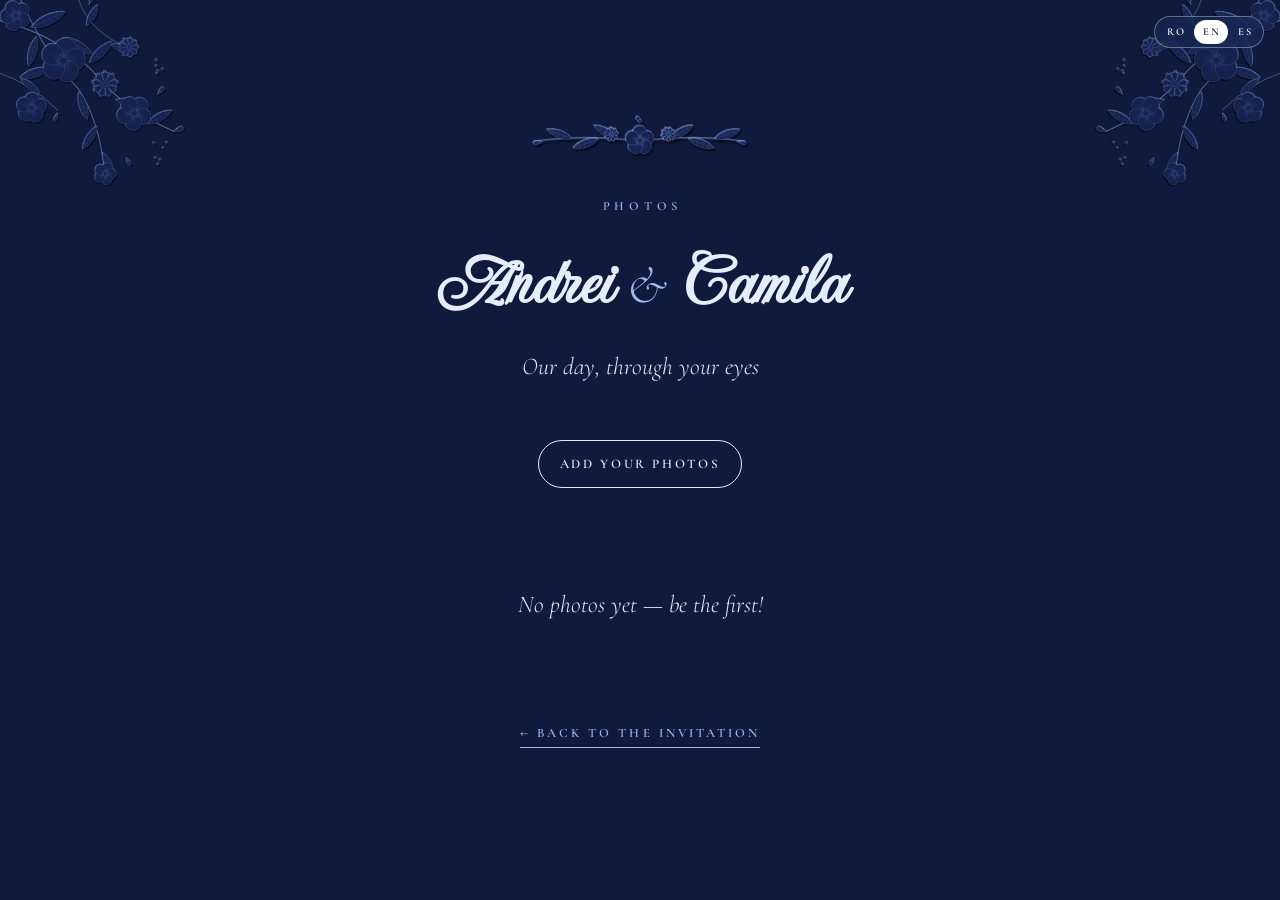
==== gallery.html @ 0e245ec5 "Photo gallery on the site instead of a Google Drive page - gallery.html: masonry wall of guests' pho" ====
<!doctype html>
<html lang="ro">
<head>
  <meta charset="utf-8">
  <meta name="viewport" content="width=device-width, initial-scale=1, viewport-fit=cover">
  <title>Andrei &amp; Camila · Fotografii</title>
  <meta name="theme-color" content="#0f1a3d">
  <meta name="robots" content="noindex">
  <link rel="icon" href="data:image/svg+xml,%3Csvg xmlns='http://www.w3.org/2000/svg' viewBox='0 0 64 64'%3E%3Ccircle cx='32' cy='32' r='30' fill='%233554a8'/%3E%3Ctext x='32' y='42' font-family='Georgia,serif' font-size='26' fill='%23e6ecf8' text-anchor='middle'%3EA%26C%3C/text%3E%3C/svg%3E">
  <link rel="preconnect" href="https://fonts.googleapis.com">
  <link rel="preconnect" href="https://fonts.gstatic.com" crossorigin>
  <link href="https://fonts.googleapis.com/css2?family=Cormorant+Garamond:ital,wght@0,300;0,400;0,500;0,600;1,300;1,400&family=Imperial+Script&family=Jost:wght@300;400;500&display=swap&subset=latin-ext" rel="stylesheet">
  <link rel="stylesheet" href="css/colors.css">
  <link rel="stylesheet" href="css/style.css">
</head>
<body class="gallery-page">
  <nav class="lang" aria-label="Limba" data-i18n-aria="lang.label">
    <button type="button" class="lang__btn" data-lang="ro" aria-pressed="true">RO</button>
    <button type="button" class="lang__btn" data-lang="en" aria-pressed="false">EN</button>
    <button type="button" class="lang__btn" data-lang="es" aria-pressed="false">ES</button>
  </nav>

  <main class="gallery">
    <header class="gallery__head">
      <img class="corner corner--tl" src="assets/florals/emboss-corner.svg" alt="" aria-hidden="true">
      <img class="corner corner--tr" src="assets/florals/emboss-corner.svg" alt="" aria-hidden="true">
      <img class="sprig" src="assets/florals/emboss-sprig.svg" alt="" aria-hidden="true">
      <p class="eyebrow" data-i18n="photos.eyebrow">Fotografii</p>
      <h1 class="script-names">Andrei <span>&amp;</span> Camila</h1>
      <p class="gallery__lead" data-i18n="gallery.lead">Ziua noastră, prin ochii voștri</p>
      <p class="gallery__count" aria-live="polite"></p>
      <a class="btn gallery__add" href="upload.html" data-i18n="photos.add">Adaugă fotografiile tale</a>
    </header>

    <nav class="gallery__filter" aria-label="Filtru" hidden></nav>

    <div class="gallery__grid" id="grid"></div>
    <div class="gallery__more" aria-hidden="true"></div>

    <div class="gallery__empty" hidden>
      <p class="gallery__lead" data-i18n="gallery.empty">Încă nu sunt fotografii — fiți primii!</p>
    </div>

    <footer class="gallery__foot">
      <a class="link gallery__download" target="_blank" rel="noopener" hidden>
        <span data-i18n="gallery.all">Descarcă toate fotografiile</span> <span aria-hidden="true">↓</span>
      </a>
      <a class="link" href="./"><span aria-hidden="true">←</span> <span data-i18n="upload.back">Înapoi la invitație</span></a>
    </footer>
  </main>

  <!-- Lightbox -->
  <div class="lightbox" id="lightbox" role="dialog" aria-modal="true" aria-label="Foto" hidden>
    <figure class="lightbox__figure">
      <img class="lightbox__img" alt="">
      <figcaption class="lightbox__caption">
        <span class="lightbox__by"></span>
        <span class="lightbox__count"></span>
      </figcaption>
    </figure>
    <button type="button" class="lightbox__btn lightbox__close" aria-label="Închide" data-i18n-aria="gallery.close"></button>
    <button type="button" class="lightbox__btn lightbox__prev" aria-label="Înapoi" data-i18n-aria="gallery.prev"></button>
    <button type="button" class="lightbox__btn lightbox__next" aria-label="Înainte" data-i18n-aria="gallery.next"></button>
    <a class="link lightbox__save" target="_blank" rel="noopener" download>
      <span data-i18n="gallery.save">Descarcă</span> <span aria-hidden="true">↓</span>
    </a>
  </div>

  <script src="js/config.js" defer></script>
  <script src="js/i18n.js" defer></script>
  <script src="js/gallery.js" defer></script>
</body>
</html>
---- css/colors.css ----
/* ==========================================================================
   Save the Date — Andrei & Camila
   Color tokens. This is the ONLY stylesheet allowed to contain raw colors.
   Theme: deep navy paper with tone-on-tone embossed flowers (nemophila &
   cornflower), pale blue-ivory lettering, a royal velvet curtain.
   See docs/STYLE_GUIDE.md § 2 for usage rules.
   ========================================================================== */

:root {
  /* ------------------------------------------------------------------
     1. Palette — Paper
     ------------------------------------------------------------------ */
  --paper:        #0f1a3d; /* Deep navy — the page, everywhere           */
  --paper-light:  #17244f; /* Lighter navy — cards, raised surfaces      */
  --paper-deep:   #0a1230; /* Navy in shadow                             */
  --paper-raised: #162350; /* Embossed surface (matches the SVG art)     */

  /* ------------------------------------------------------------------
     2. Palette — Ink & blues
     ------------------------------------------------------------------ */
  --ink:        #e6ecf8; /* Blue-ivory — primary text       14.3:1 on paper */
  --ink-soft:   #b9c6e2; /* Soft blue — secondary text       9.9:1 on paper */
  --cornflower: #9fb6ec; /* Light cornflower — titles, links 8.4:1 on paper */
  --midnight:   #0f1a3a; /* Deepest blue — video shading                   */
  --curtain-velvet: #0b1452; /* Royal-navy velvet curtain (Blender render), shown while it loads */
  --curtain-ink:      #c9d6f0;
  /* "Save the Date" on the navy page: pale, softly engraved (reference: pale script on dark velvet) */
  --std-ink:     #b7c7ea;
  --std-engrave: 0 -1px 1px rgba(0, 0, 0, 0.6), 0 1px 0 rgba(220, 232, 255, 0.18), 0 0 26px rgba(140, 170, 235, 0.22);
  --white:      #ffffff;
  --royal:      #2747b0; /* Royal blue — the dress-code dot on the details card */
  --overlay:    rgba(8, 14, 38, 0.97); /* Gallery lightbox backdrop */

  /* ------------------------------------------------------------------
     3. Semantic tokens — use these in components
     ------------------------------------------------------------------ */
  --color-bg:             var(--paper);
  --color-text:           var(--ink);
  --color-text-muted:     var(--ink-soft);
  --color-heading:        var(--cornflower);
  --color-text-on-video:  var(--white);   /* always over a shaded area */
  --color-line:           rgba(201, 214, 240, 0.18);
  --color-line-strong:    rgba(201, 214, 240, 0.36);
  --color-line-light:     rgba(255, 255, 255, 0.7);
  --color-focus:          var(--cornflower);

  /* Glass controls (language, music) */
  --color-glass:          rgba(27, 43, 87, 0.55);

  /* QR codes stay dark-on-light: many phone cameras can't read inverted codes */
  --qr-bg:                #e6ecf8;
  --qr-ink:               #0f1a3d;
  --color-glass-border:   rgba(255, 255, 255, 0.35);
  --color-glass-text:     var(--white);

  /* ------------------------------------------------------------------
     4. Gradients
     ------------------------------------------------------------------ */
  /* Video shading: only where text sits — the picture stays clear */
  --shade-bottom: linear-gradient(
    0deg,
    rgba(15, 26, 58, 0) 0%,
    rgba(15, 26, 58, 0.5) 22%,
    rgba(15, 26, 58, 0.55) 34%,
    rgba(15, 26, 58, 0.3) 52%,
    rgba(15, 26, 58, 0) 70%
  );
  /* closing film: text sits at the very bottom, so shade all the way down */
  --shade-bottom-full: linear-gradient(
    0deg,
    rgba(15, 26, 58, 0.7) 0%,
    rgba(15, 26, 58, 0.38) 38%,
    rgba(15, 26, 58, 0) 62%
  );
  --shade-top: linear-gradient(
    180deg,
    rgba(15, 26, 58, 0.45) 0%,
    rgba(15, 26, 58, 0) 22%
  );
  /* Soft hand-off between paper and a full-bleed video.
     Eased (many-stop) gradients avoid the visible band a linear fade leaves. */
  --fade-from-paper: linear-gradient(
    180deg,
    rgba(15, 26, 61, 1) 0%,
    rgba(15, 26, 61, 0.987) 8.1%,
    rgba(15, 26, 61, 0.951) 15.5%,
    rgba(15, 26, 61, 0.896) 22.5%,
    rgba(15, 26, 61, 0.825) 29%,
    rgba(15, 26, 61, 0.741) 35.3%,
    rgba(15, 26, 61, 0.648) 41.2%,
    rgba(15, 26, 61, 0.55) 47.1%,
    rgba(15, 26, 61, 0.45) 52.9%,
    rgba(15, 26, 61, 0.352) 58.8%,
    rgba(15, 26, 61, 0.259) 64.7%,
    rgba(15, 26, 61, 0.175) 71%,
    rgba(15, 26, 61, 0.104) 77.5%,
    rgba(15, 26, 61, 0.049) 84.5%,
    rgba(15, 26, 61, 0.013) 91.9%,
    rgba(15, 26, 61, 0) 100%
  );
  --fade-to-paper: linear-gradient(
    0deg,
    rgba(15, 26, 61, 1) 0%,
    rgba(15, 26, 61, 0.987) 8.1%,
    rgba(15, 26, 61, 0.951) 15.5%,
    rgba(15, 26, 61, 0.896) 22.5%,
    rgba(15, 26, 61, 0.825) 29%,
    rgba(15, 26, 61, 0.741) 35.3%,
    rgba(15, 26, 61, 0.648) 41.2%,
    rgba(15, 26, 61, 0.55) 47.1%,
    rgba(15, 26, 61, 0.45) 52.9%,
    rgba(15, 26, 61, 0.352) 58.8%,
    rgba(15, 26, 61, 0.259) 64.7%,
    rgba(15, 26, 61, 0.175) 71%,
    rgba(15, 26, 61, 0.104) 77.5%,
    rgba(15, 26, 61, 0.049) 84.5%,
    rgba(15, 26, 61, 0.013) 91.9%,
    rgba(15, 26, 61, 0) 100%
  );


  /* ------------------------------------------------------------------
     5. Shadows (blue-tinted, soft)
     ------------------------------------------------------------------ */
  --shadow-soft:  0 10px 30px rgba(0, 0, 0, 0.28);
  --shadow-lift:  0 24px 60px rgba(0, 0, 0, 0.42);
  --text-shadow-video: 0 2px 18px rgba(15, 26, 58, 0.55);
  /* white light on the names over the film */
  --glow-soft:   0 0 14px rgba(255, 255, 255, 0.45), 0 0 34px rgba(255, 255, 255, 0.18);
  --glow-bright: 0 0 12px rgba(255, 255, 255, 0.95), 0 0 30px rgba(255, 255, 255, 0.6), 0 0 60px rgba(214, 228, 255, 0.35);
  --reflection:  rgba(255, 255, 255, 0.26);

  /* ------------------------------------------------------------------
     6. Flags (closing & traditions) — official colors, used nowhere else
     ------------------------------------------------------------------ */
  --flag-ro-blue:   #002b7f;
  --flag-ro-yellow: #fcd116;
  --flag-ro-red:    #ce1126;
  --flag-bo-red:    #d52b1e;
  --flag-bo-yellow: #f9e300;
  --flag-bo-green:  #007934;
}
---- css/style.css ----
/* ==========================================================================
   Save the Date — Andrei & Camila
   Layout, components & animation. Colors come from colors.css only.
   Style: blue letterpress paper · embossed flowers · clear video · clean type.
   See docs/STYLE_GUIDE.md
   ========================================================================== */

/* --------------------------------------------------------------------------
   1. Tokens (non-color)
   -------------------------------------------------------------------------- */
:root {
  --font-script: "Imperial Script", "Ephesis", cursive;
  --font-std: var(--font-script);  /* Save the Date on the intro */
  --font-serif: "Cormorant Garamond", Georgia, "Times New Roman", serif;
  --font-sans: "Jost", "Segoe UI", system-ui, sans-serif;

  --fs-names: clamp(3rem, 13vw, 8rem);
  --fs-script: clamp(2.6rem, 10vw, 4.6rem);
  --fs-title: clamp(1.9rem, 5vw, 3rem);
  --fs-h3: clamp(1.25rem, 3vw, 1.6rem);
  --fs-body: clamp(1rem, 1.2vw, 1.125rem);
  --fs-small: 0.78rem;

  --gutter: clamp(1.25rem, 6vw, 3rem);
  --tracking: 0.38em;

  /* Motion — slow, silky, never bouncy, never blurred */
  --ease-silk: cubic-bezier(0.16, 1, 0.3, 1);
  --ease-velvet: cubic-bezier(0.76, 0, 0.24, 1);
  --ease-breeze: cubic-bezier(0.45, 0, 0.55, 1);
  --ease-open: cubic-bezier(0.65, 0, 0.35, 1);
}

/* --------------------------------------------------------------------------
   2. Base
   -------------------------------------------------------------------------- */
*,
*::before,
*::after {
  box-sizing: border-box;
}

html {
  -webkit-text-size-adjust: 100%;
}

html:not(.lenis) {
  scroll-behavior: smooth;
}

html.lenis,
html.lenis body {
  height: auto;
}

.lenis.lenis-smooth {
  scroll-behavior: auto !important;
}

.lenis.lenis-stopped {
  overflow: hidden;
}

body {
  margin: 0;
  font-family: var(--font-sans);
  font-weight: 300;
  font-size: var(--fs-body);
  line-height: 1.75;
  color: var(--color-text);
  background: var(--color-bg);
  -webkit-font-smoothing: antialiased;
  text-rendering: optimizeLegibility;
  font-variant-numeric: lining-nums;
  overflow-x: hidden;
  overflow-wrap: break-word;
}

body.is-locked {
  overflow: hidden;
  height: 100svh;
}

img,
svg,
video {
  display: block;
  max-width: 100%;
}

h1,
h2,
h3,
p,
ul,
figure {
  margin: 0;
}

ul {
  padding: 0;
  list-style: none;
}

strong {
  font-weight: 500;
}

button {
  font: inherit;
  color: inherit;
  cursor: pointer;
}

:focus-visible {
  outline: 1px solid var(--color-focus);
  outline-offset: 4px;
  border-radius: 4px;
}

/* `hidden` always wins over a component's display (grid, flex, …) */
[hidden] {
  display: none !important;
}

.visually-hidden {
  position: absolute;
  width: 1px;
  height: 1px;
  overflow: hidden;
  clip: rect(0 0 0 0);
  white-space: nowrap;
}

/* --------------------------------------------------------------------------
   3. Shared type
   -------------------------------------------------------------------------- */
.eyebrow {
  font-family: var(--font-serif);
  font-size: var(--fs-small);
  font-weight: 600;
  letter-spacing: var(--tracking);
  padding-left: var(--tracking); /* keeps tracked caps optically centred */
  text-transform: uppercase;
  color: var(--color-heading);
  margin-bottom: 1rem;
}

.title {
  font-family: var(--font-serif);
  font-weight: 300;
  font-size: var(--fs-title);
  line-height: 1.15;
  color: var(--color-text);
  margin-bottom: 1.5rem;
}

.title--small {
  font-size: clamp(1.5rem, 4vw, 2.1rem);
  margin-bottom: 0.75rem;
}

.quote {
  font-family: var(--font-script);
  font-weight: 400;
  font-size: clamp(2.3rem, 8.5vw, 4.2rem);
  line-height: 1.3;
  color: var(--color-text);
  text-wrap: balance;
  margin: 0.25rem auto 1.75rem;
  max-width: 16em;
}

.lead {
  max-width: 40ch;
  margin-inline: auto;
  font-size: calc(var(--fs-body) * 1.05);
  color: var(--color-text-muted);
}

.lead strong {
  color: var(--color-text);
}

.script-names,
.quote,
.closing__names {
  padding-inline: 0.35em; /* script swashes need breathing room */
}

.script-names {
  font-family: var(--font-script);
  font-size: var(--fs-script);
  line-height: 1.3;
  color: var(--color-text);
  margin-block: 0.25rem 1rem;
}

/* the "&" between script names: a fine serif italic, like engraved invitations */
.script-names span,
.hero__amp,
.closing__names span,
.traditions__amp {
  font-family: var(--font-serif);
  font-style: italic;
  font-weight: 300;
}

.script-names span {
  font-size: 0.72em;
  color: var(--color-heading);
  padding-inline: 0.08em;
}

/* --------------------------------------------------------------------------
   4. Controls — language & music (glass)
   -------------------------------------------------------------------------- */
.lang,
.music {
  position: fixed;
  z-index: 200;
  background: var(--color-glass);
  border: 1px solid var(--color-glass-border);
  color: var(--color-glass-text);
  -webkit-backdrop-filter: blur(12px) saturate(1.2);
  backdrop-filter: blur(12px) saturate(1.2);
}

.lang {
  top: max(1rem, env(safe-area-inset-top));
  right: 1rem;
  display: flex;
  gap: 1px;
  padding: 3px;
  border-radius: 999px;
}

.lang__btn {
  border: 0;
  background: transparent;
  color: inherit;
  font-family: var(--font-serif);
  font-size: 0.66rem;
  font-weight: 600;
  letter-spacing: 0.14em;
  padding: 3px 8px 3px 9px;
  border-radius: 999px;
  transition: background 0.6s var(--ease-silk), color 0.6s var(--ease-silk);
}

.lang__btn[aria-pressed="true"] {
  background: var(--white);
  color: var(--midnight);
}

.music {
  right: 1rem;
  bottom: max(1rem, env(safe-area-inset-bottom));
  display: grid;
  place-items: center;
  width: 34px;
  height: 34px;
  padding: 0;
  border-radius: 50%;
  opacity: 0;
  transform: translateY(10px);
  pointer-events: none;
  transition: opacity 1s var(--ease-silk), transform 1s var(--ease-silk);
}

.music.is-shown {
  opacity: 1;
  transform: none;
  pointer-events: auto;
}

.music__icon {
  width: 16px;
  height: 16px;
  fill: none;
  stroke: currentColor;
  stroke-width: 1.4;
  stroke-linecap: round;
  stroke-linejoin: round;
}

.music__speaker {
  fill: currentColor;
  stroke: none;
}

.music__waves,
.music__mute {
  transition: opacity 0.4s var(--ease-silk);
}

.music__mute { opacity: 1; }
.music__waves { opacity: 0; }
.music.is-playing .music__mute { opacity: 0; }
.music.is-playing .music__waves {
  opacity: 1;
  animation: breathe 2.4s var(--ease-breeze) infinite;
}

/* --------------------------------------------------------------------------
   5. Curtain — rendered film (Blender) with a translated text overlay
   -------------------------------------------------------------------------- */
.env {
  position: fixed;
  inset: 0;
  z-index: 100;
  overflow: hidden;
  color: var(--curtain-ink);
  text-align: center;
  background: var(--curtain-velvet);
  touch-action: none;
  transition: opacity 0.6s var(--ease-silk);
}

.env.is-done {
  opacity: 0;
  pointer-events: none;
}

/* same framing as the hero film underneath (both 9:16 / 16:9, cover) */
.env__film {
  position: absolute;
  inset: 0;
  width: 100%;
  height: 100%;
  object-fit: cover;
}

/* the whole screen is the button: no text on the curtain */
.env__tap {
  position: absolute;
  inset: 0;
  z-index: 4;
  border: 0;
  padding: 0;
  background: transparent;
  cursor: pointer;
}

.env__tap:focus:not(:focus-visible) {
  outline: none;
}

/* Save the Date — on the deep-navy page, revealed when the curtain opens */
.std {
  position: absolute;
  inset: 0;
  z-index: 0;
  display: grid;
  place-items: center;
  background: var(--paper);
}

.std__title {
  display: flex;
  flex-direction: column;
  align-items: center;
  font-family: var(--font-std, var(--font-script));
  font-size: clamp(4.2rem, 21vw, 8.5rem);
  line-height: 0.92;
  color: var(--std-ink);
  text-shadow: var(--std-engrave);
}

.std__title span {
  display: block;
  padding-inline: 0.3em;
}

.std__title span:nth-child(2) {
  font-size: 0.78em;
  margin-block: -0.05em;
}

/* the rendered curtain sits above Save the Date until it has fully opened */
.env__film {
  z-index: 1;
  transition: opacity 0.6s var(--ease-silk);
}

/* the curtain film ends on Save the Date and simply stays on that last frame;
   the HTML Save the Date beneath is only a fallback if the film cannot play */
.env.is-std-fallback .env__film {
  opacity: 0;
  pointer-events: none;
}

/* small hints so nobody gets lost: "tap to open" on the curtain, "scroll" under Save the Date */
.env__hint {
  position: absolute;
  left: 0;
  right: 0;
  bottom: max(7svh, 3.5rem);
  z-index: 5;
  margin: 0;
  pointer-events: none;
  font-family: var(--font-serif);
  font-size: 0.72rem;
  font-weight: 600;
  letter-spacing: 0.32em;
  padding-left: 0.32em;
  text-transform: uppercase;
  color: var(--std-ink);
  text-shadow: 0 1px 6px rgba(0, 0, 0, 0.6);
}

/* "tap to open": a pulsing ring in the centre of the curtain, with the words under it */
.env__invite {
  position: absolute;
  left: 50%;
  bottom: max(11svh, 5rem);
  z-index: 5;
  translate: -50% 0;
  display: flex;
  flex-direction: column;
  align-items: center;
  gap: 0.9rem;
  opacity: 0.62;              /* discreet: present, but the velvet stays the star */
  pointer-events: none;
  animation: fade 1.6s var(--ease-silk) 1.4s both;
  transition: opacity 0.2s linear;
}

.env.is-opening .env__invite {
  animation: none;
  opacity: 0;
}

.env__ring {
  position: relative;
  display: grid;
  place-items: center;
  width: 30px;
  height: 30px;
  border-radius: 50%;
  border: 1px solid rgba(225, 234, 255, 0.7);
}

.env__ring::before,
.env__ring::after {
  content: "";
  position: absolute;
  inset: -1.5px;
  border-radius: 50%;
  border: 1px solid rgba(225, 234, 255, 0.5);
  animation: tap-pulse 3s var(--ease-silk) infinite;
}

.env__ring::after {
  animation-delay: 1.2s;
}

.env__dot {
  width: 6px;
  height: 6px;
  border-radius: 50%;
  background: rgba(235, 241, 255, 0.9);
  animation: breathe 2.4s var(--ease-breeze) infinite;
}

.env__invite-text {
  margin: 0;
  font-family: var(--font-serif);
  font-size: 0.66rem;
  font-weight: 500;
  letter-spacing: 0.3em;
  padding-left: 0.3em;
  text-transform: uppercase;
  white-space: nowrap;
  color: var(--ink);
  text-shadow: 0 1px 10px rgba(0, 0, 0, 0.75);
}

@keyframes tap-pulse {
  from { transform: scale(1); opacity: 0.6; }
  to   { transform: scale(1.8); opacity: 0; }
}

.env__hint--scroll {
  display: flex;
  flex-direction: column;
  align-items: center;
  gap: 0.6rem;
  opacity: 0;
}

.env__hint--scroll i {
  position: relative;
  width: 1px;
  height: 40px;
  background: rgba(201, 214, 240, 0.3);
  overflow: hidden;
}

.env__hint--scroll i::after {
  content: "";
  position: absolute;
  left: 0;
  top: -40%;
  width: 1px;
  height: 40%;
  background: var(--std-ink);
  animation: drip 2.4s var(--ease-velvet) infinite;
}

.env.is-std .env__hint--scroll {
  animation: rise 1.6s var(--ease-silk) 1.6s both;
}

/* leaving: Save the Date fades away onto the playing film */
.env.is-leaving {
  opacity: 0;
  pointer-events: none;
  transition: opacity 2s var(--ease-silk);
}

/* --------------------------------------------------------------------------
   7. Hero — clear video
   -------------------------------------------------------------------------- */
.hero {
  position: relative;
  min-height: 100svh;
  overflow: hidden;
  color: var(--color-text-on-video);
  text-align: center;
  background: var(--midnight);
}

.hero__media {
  position: absolute;
  inset: -4% 0;
  will-change: translate;
}

.hero__video {
  width: 100%;
  height: 100%;
  object-fit: cover;
  scale: 1.06;
  transition: scale 4.5s var(--ease-silk);
}

body.is-revealed .hero__video {
  scale: 1;
}

.hero__shade {
  position: absolute;
  inset: 0;
  background: var(--shade-top), var(--shade-bottom);
  pointer-events: none;
}

.hero__fade {
  position: absolute;
  left: 0;
  right: 0;
  bottom: -1px;
  height: 30svh;
  background: var(--fade-to-paper);
  pointer-events: none;
}

.hero__eyebrow {
  position: absolute;
  top: max(5.2rem, 11svh);
  left: 50%;
  translate: -50% 0;
  width: max-content;
  max-width: 90vw;
  z-index: 2;
  font-family: var(--font-serif);
  font-size: 0.85rem;
  font-weight: 600;
  letter-spacing: 0.5em;
  padding-left: 0.5em;
  text-transform: uppercase;
  text-shadow: var(--text-shadow-video);
}

.hero__content {
  position: absolute;
  left: 0;
  right: 0;
  bottom: calc(24svh + 1rem);
  z-index: 2;
  padding-inline: var(--gutter);
  text-shadow: var(--text-shadow-video);
}

.hero__names {
  font-family: var(--font-script);
  font-weight: 400;
  font-size: var(--fs-names);
  line-height: 1.15;
  display: flex;
  flex-wrap: wrap;
  justify-content: center;
  align-items: baseline;
  column-gap: 0.2em;
  /* soft white light around the lettering, a faint shadow keeps it legible */
  text-shadow: var(--glow-soft), var(--text-shadow-video);
  /* a faint reflection, as on the water */
  -webkit-box-reflect: below -0.28em linear-gradient(transparent 58%, var(--reflection));
  margin-bottom: 0.18em;
}

.hero__amp {
  font-size: 0.66em;
}

.hero__sub {
  font-family: var(--font-serif);
  font-style: italic;
  font-weight: 400;
  font-size: clamp(1.3rem, 3.6vw, 2rem);
}

.hero__date {
  display: flex;
  align-items: center;
  justify-content: center;
  gap: 1.1rem;
  margin-top: 0.9rem;
  font-family: var(--font-serif);
  font-weight: 500;
  font-size: var(--fs-h3);
  letter-spacing: 0.28em;
}

.hero__date time {
  padding-left: 0.28em;
  white-space: nowrap;
}

.hero__line {
  width: clamp(28px, 8vw, 80px);
  height: 1px;
  background: var(--color-line-light);
  transform-origin: center;
}

.hero__place {
  margin-top: 0.5rem;
  font-family: var(--font-serif);
  font-size: var(--fs-small);
  font-weight: 600;
  letter-spacing: 0.36em;
  padding-left: 0.36em;
  text-transform: uppercase;
}

.hero__scroll {
  position: absolute;
  left: 50%;
  bottom: calc(17svh + 0.25rem);
  z-index: 2;
  translate: -50% 0;
  padding: 0.5rem;
}

.hero__scroll-line {
  display: block;
  position: relative;
  width: 1px;
  height: 44px;
  background: rgba(255, 255, 255, 0.3);
  overflow: hidden;
}

.hero__scroll-line::after {
  content: "";
  position: absolute;
  left: 0;
  top: -40%;
  width: 1px;
  height: 40%;
  background: var(--white);
  animation: drip 2.8s var(--ease-velvet) infinite;
}

/* Hero entrance — starts as the envelope parts */
.hero__eyebrow,
.hero__amp,
.hero__sub,
.hero__date,
.hero__place,
.hero__scroll {
  opacity: 0;
}

body.is-revealed .hero__eyebrow { animation: rise 1.8s var(--ease-silk) 0.6s both; }
body.is-revealed .hero__amp     { animation: rise 1.6s var(--ease-silk) 0.6s both, glow-wave 7s var(--ease-breeze) 3.2s infinite; }
body.is-revealed .hero__sub     { animation: rise 1.8s var(--ease-silk) 2s both; }
body.is-revealed .hero__date    { animation: rise 1.8s var(--ease-silk) 2.25s both; }
body.is-revealed .hero__line    { animation: line-grow 2s var(--ease-velvet) 2.4s both; }
body.is-revealed .hero__place   { animation: rise 1.8s var(--ease-silk) 2.55s both; }
body.is-revealed .hero__scroll  { animation: fade 2s var(--ease-silk) 3.2s both; }

.split .char {
  display: inline-block;
  opacity: 0;
  transform: translateY(0.3em);
  /* room for the swashes of A, C… so they are never clipped */
  padding: 0.12em 0.3em;
  margin: -0.12em -0.3em;
}

/* bloom outward from the centre, then a slow wave of light from the centre every few seconds */
body.is-revealed .split .char {
  animation:
    char-in 1.6s var(--ease-silk) both,
    glow-wave 7s var(--ease-breeze) infinite;
  animation-delay:
    calc(0.9s + var(--i) * 110ms),
    calc(3.3s + var(--i) * 90ms);
}

/* --------------------------------------------------------------------------
   8. Paper pages
   -------------------------------------------------------------------------- */
.page {
  position: relative;
  display: grid;
  place-items: center;
  padding: clamp(2.25rem, 5vw, 3.5rem) var(--gutter) clamp(3rem, 6vw, 4rem);
  text-align: center;
  overflow: hidden;
}

.page__inner {
  position: relative;
  z-index: 2;
  width: 100%;
  max-width: 640px;
}

.page__inner--wide {
  max-width: 980px;
}

.page__inner--full {
  max-width: none;
}

/* embossed corners */
.corner {
  position: absolute;
  z-index: 1;
  width: clamp(88px, 22vw, 300px);
  opacity: 0.9;
  pointer-events: none;
}

.corner--tl { top: 0; left: 0; }
.corner--tr { top: 0; right: 0; scale: -1 1; }
.corner--bl { bottom: 0; left: 0; scale: 1 -1; }
.corner--br { bottom: 0; right: 0; scale: -1 -1; }

.js .corner {
  opacity: 0;
  transition: opacity 2.4s var(--ease-silk);
}

.js .corner.is-visible {
  opacity: 0.9;
}

.sprig {
  width: min(240px, 64vw);
  margin: 0 auto 1.5rem;
}

.sprig--bottom {
  margin: 1.75rem auto 0;
}

/* --------------------------------------------------------------------------
   9. Invitation — date box & countdown
   -------------------------------------------------------------------------- */
.datebox {
  margin: 2.5rem auto 0;
  max-width: 420px;
}

.datebox__month,
.datebox__time {
  font-family: var(--font-serif);
  font-size: 0.9rem;
  font-weight: 600;
  letter-spacing: 0.4em;
  padding-left: 0.4em;
  text-transform: uppercase;
  color: var(--color-heading);
}

.datebox__row {
  display: grid;
  grid-template-columns: 1fr auto 1fr;
  align-items: center;
  gap: 0.75rem;
  margin-block: 0.5rem;
}

.datebox__side {
  padding-block: 0.6rem;
  border-block: 1px solid var(--color-line-strong);
  font-family: var(--font-serif);
  font-size: 0.82rem;
  font-weight: 600;
  letter-spacing: 0.24em;
  padding-left: 0.24em;
  text-transform: uppercase;
  color: var(--color-text);
  white-space: nowrap;
}

.datebox__day {
  font-family: var(--font-serif);
  font-weight: 300;
  font-size: clamp(4.2rem, 17vw, 6.5rem);
  line-height: 1;
  color: var(--color-text);
  padding-inline: 0.15em;
}

.countdown__title {
  margin-top: 2.25rem;
}

.countdown {
  display: grid;
  grid-template-columns: repeat(4, 1fr);
  max-width: 460px;
  margin-inline: auto;
}

.countdown__item {
  position: relative;
  display: flex;
  flex-direction: column;
  align-items: center;
}

.countdown__item + .countdown__item::before {
  content: "";
  position: absolute;
  left: 0;
  top: 15%;
  height: 50%;
  width: 1px;
  background: var(--color-line-strong);
}

.countdown__num {
  font-family: var(--font-serif);
  font-weight: 400;
  font-size: clamp(2.1rem, 8.5vw, 3.4rem);
  line-height: 1.1;
  color: var(--color-text);
  font-variant-numeric: lining-nums tabular-nums;
}

.countdown__num.tick {
  animation: tick 0.8s var(--ease-silk);
}

.countdown__label {
  font-family: var(--font-serif);
  font-size: 0.66rem;
  font-weight: 600;
  letter-spacing: 0.22em;
  padding-left: 0.22em;
  text-transform: uppercase;
  color: var(--color-text-muted);
}

.countdown__done {
  font-family: var(--font-script);
  font-size: var(--fs-script);
  color: var(--color-text);
}

/* --------------------------------------------------------------------------
   10. Story — framed film + route
   -------------------------------------------------------------------------- */
.film {
  position: relative;
  width: 100%;
  max-width: 920px;
  margin: 1rem auto 2.5rem;
  aspect-ratio: 16 / 9;
  border-radius: 4px;
  overflow: hidden;
  box-shadow: var(--shadow-lift);
  background: var(--midnight);
}

.film::after {
  content: "";
  position: absolute;
  inset: 10px;
  border: 1px solid var(--color-line-light);
  border-radius: 2px;
  pointer-events: none;
}

.film__video {
  width: 100%;
  height: 100%;
  object-fit: cover;
}

.route {
  display: grid;
  grid-template-columns: auto 1fr auto;
  align-items: end;
  column-gap: 0.75rem;
  max-width: 620px;
  margin: 0 auto 2.25rem;
}

.route__place {
  display: flex;
  flex-direction: column;
  line-height: 1.25;
  white-space: nowrap;
}

.route__place b {
  font-family: var(--font-serif);
  font-weight: 600;
  font-size: clamp(1rem, 3.6vw, 1.25rem);
  color: var(--color-text);
}

.route__place em {
  font-family: var(--font-serif);
  font-style: normal;
  font-weight: 600;
  font-size: 0.62rem;
  letter-spacing: 0.3em;
  padding-left: 0.3em;
  text-transform: uppercase;
  color: var(--color-text-muted);
}

.route__arc {
  width: 100%;
  min-width: 90px;
  overflow: visible;
  margin-bottom: 0.9rem;
}

.route__path {
  fill: none;
  stroke: var(--color-line-strong);
  stroke-width: 1;
  stroke-dasharray: 2 5;
  stroke-linecap: round;
  vector-effect: non-scaling-stroke;
}

.route__dot {
  fill: var(--color-heading);
}

.route__heart {
  fill: var(--color-heading);
}

.route__distance {
  grid-column: 1 / -1;
  margin-top: 0.4rem;
  font-family: var(--font-serif);
  font-style: italic;
  font-size: 1.05rem;
  letter-spacing: 0.06em;
  color: var(--color-text-muted);
}

.traditions {
  margin-top: 2.25rem;
}

.traditions__flags {
  display: flex;
  align-items: center;
  justify-content: center;
  gap: 0.6rem;
  margin-bottom: 0.4rem;
}

.traditions__amp {
  font-size: 1.25rem;
  line-height: 1;
  color: var(--color-heading);
  padding-inline: 0.15em;
}

.traditions__title {
  font-family: var(--font-serif);
  font-style: italic;
  font-size: clamp(1.1rem, 3.6vw, 1.3rem);
  color: var(--color-text);
}

/* --------------------------------------------------------------------------
   11. The day — two events
   -------------------------------------------------------------------------- */
.events {
  display: grid;
  gap: 2.5rem;
  margin-top: 1rem;
}

.event {
  display: flex;
  flex-direction: column;
  align-items: center;
}

.event__icon {
  width: 40px;
  height: 40px;
  fill: none;
  stroke: var(--color-heading);
  stroke-width: 1.2;
  stroke-linecap: round;
  stroke-linejoin: round;
}

.event__time {
  margin-top: 0.6rem;
  font-family: var(--font-serif);
  font-weight: 300;
  font-size: clamp(2.8rem, 9vw, 4rem);
  line-height: 1;
  color: var(--color-text);
}

.event__title {
  margin-top: 0.8rem;
  font-family: var(--font-serif);
  font-weight: 600;
  font-size: var(--fs-small);
  letter-spacing: 0.34em;
  padding-left: 0.34em;
  text-transform: uppercase;
  color: var(--color-heading);
}

.event__text {
  margin-top: 0.3rem;
  font-family: var(--font-serif);
  font-style: italic;
  font-size: 1.15rem;
  color: var(--color-text-muted);
  max-width: 30ch;
}

.event__venue {
  margin-top: 1.2rem;
  font-family: var(--font-serif);
  font-weight: 500;
  font-size: var(--fs-h3);
  line-height: 1.3;
  color: var(--color-text);
}

.event__city {
  font-family: var(--font-serif);
  font-size: var(--fs-small);
  font-weight: 600;
  letter-spacing: 0.3em;
  padding-left: 0.3em;
  text-transform: uppercase;
  color: var(--color-text-muted);
  margin-bottom: 1rem;
}

.events__divider {
  justify-self: center;
  width: 60px;
  height: 1px;
  background: var(--color-line-strong);
}

/* underlined text link */
.link {
  position: relative;
  font-family: var(--font-serif);
  font-size: 0.8rem;
  font-weight: 600;
  letter-spacing: 0.24em;
  text-transform: uppercase;
  text-decoration: none;
  color: var(--color-heading);
  padding-bottom: 4px;
}

.link::after {
  content: "";
  position: absolute;
  left: 0;
  right: 0;
  bottom: 0;
  height: 1px;
  background: currentColor;
  transform-origin: right;
  transition: transform 0.9s var(--ease-silk);
}

.link:hover::after {
  transform: scaleX(0);
}

.calendar {
  margin-top: 2rem;
}

.calendar__btns {
  display: flex;
  flex-wrap: wrap;
  justify-content: center;
  gap: 0.75rem;
}

.btn {
  display: inline-flex;
  align-items: center;
  justify-content: center;
  min-width: 190px;
  padding: 0.85em 1.6em;
  border: 1px solid var(--color-text);
  border-radius: 999px;
  background: transparent;
  font-family: var(--font-serif);
  font-size: 0.82rem;
  font-weight: 600;
  letter-spacing: 0.2em;
  text-transform: uppercase;
  text-decoration: none;
  color: var(--color-text);
  transition: background 0.8s var(--ease-silk), color 0.8s var(--ease-silk);
}

.btn:hover {
  background: var(--color-text);
  color: var(--paper);
}

/* Photos — QR codes to the shared Google Drive folders */
.photos {
  margin-top: 2.75rem;
}

.photos__title {
  font-family: var(--font-serif);
  font-style: italic;
  font-size: clamp(1.2rem, 3.8vw, 1.45rem);
  color: var(--color-text);
  margin-bottom: 1.5rem;
}

.photos__grid {
  display: flex;
  flex-wrap: wrap;
  justify-content: center;
  gap: clamp(1rem, 5vw, 2.5rem);
}

.qr {
  display: flex;
  flex-direction: column;
  align-items: center;
  gap: 0.8rem;
  width: clamp(140px, 38vw, 190px);
  text-decoration: none;
  color: var(--color-text);
}

.qr__code {
  position: relative;
  display: grid;
  place-items: center;
  width: 100%;
  aspect-ratio: 1;
  padding: 12px;
  background: var(--qr-bg);
  border: 1px solid var(--color-line-strong);
  border-radius: 6px;
  box-shadow: var(--shadow-soft);
  transition: transform 0.9s var(--ease-silk), box-shadow 0.9s var(--ease-silk);
}

.qr:hover .qr__code {
  transform: translateY(-4px);
  box-shadow: var(--shadow-lift);
}

.qr__code svg {
  width: 100%;
  height: 100%;
}

.qr__code svg path,
.qr__code svg rect[fill="black"],
.qr__code svg rect[fill="#000000"] {
  fill: var(--qr-ink);
}

.qr__soon {
  font-family: var(--font-serif);
  font-style: italic;
  font-size: 0.95rem;
  line-height: 1.35;
  color: var(--qr-ink);
  opacity: 0.72;
  padding: 0.5rem;
}

.qr__label {
  font-family: var(--font-serif);
  font-size: 0.74rem;
  font-weight: 600;
  letter-spacing: 0.2em;
  padding-left: 0.2em;
  text-transform: uppercase;
  line-height: 1.5;
  color: var(--color-heading);
}

.photos__hint {
  margin-top: 1.25rem;
  font-family: var(--font-serif);
  font-style: italic;
  font-size: 1rem;
  color: var(--color-text-muted);
}

/* --------------------------------------------------------------------------
   11b. Details & reply — two stationery cards (an invitation's enclosure
        card and reply card): side by side on desktop, stacked on phones
   -------------------------------------------------------------------------- */
.suite {
  display: grid;
  gap: clamp(2.5rem, 6vw, 4rem);
  margin-top: 2.5rem;
  align-items: stretch;
}

@media (min-width: 900px) {
  .suite {
    grid-template-columns: 1fr 1fr;
    max-width: 980px;
    margin-inline: auto;
  }
}

.card {
  position: relative;
  display: flex;
  flex-direction: column;
  justify-content: center;
  width: 100%;
  max-width: 460px;
  margin-inline: auto;
  padding: clamp(2.6rem, 7vw, 3.6rem) clamp(1.6rem, 5vw, 2.8rem);
  background: var(--paper-raised);
  border: 1px solid var(--color-line);
  box-shadow: var(--shadow-soft);
}

/* the fine inner rule of a letterpress card */
.card::before {
  content: "";
  position: absolute;
  inset: 9px;
  border: 1px solid var(--color-line-strong);
  pointer-events: none;
}

.card .corner {
  width: 74px;
}

.card__title {
  font-family: var(--font-script);
  font-weight: 400;
  font-size: clamp(2.6rem, 8vw, 3.4rem);
  line-height: 1.1;
  color: var(--color-text);
  padding-inline: 0.35em;
  margin-bottom: 1.6rem;
}

.card__item {
  display: flex;
  flex-direction: column;
  align-items: center;
  gap: 0.3rem;
}

.card__item + .card__item {
  position: relative;
  margin-top: 1.4rem;
  padding-top: 1.4rem;
}

/* a tiny diamond between items */
.card__item + .card__item::before {
  content: "";
  position: absolute;
  top: 0;
  left: 50%;
  width: 5px;
  height: 5px;
  margin-left: -2.5px;
  transform: rotate(45deg);
  border: 1px solid var(--color-line-strong);
}

.card__label {
  font-family: var(--font-serif);
  font-size: 0.72rem;
  font-weight: 600;
  letter-spacing: 0.32em;
  padding-left: 0.32em;
  text-transform: uppercase;
  color: var(--color-heading);
}

.card__text {
  font-family: var(--font-serif);
  font-style: italic;
  font-size: 1.22rem;
  line-height: 1.35;
  color: var(--color-text);
}

.card__small {
  font-family: var(--font-serif);
  font-size: 0.86rem;
  color: var(--color-text-muted);
}

.card__fine {
  font-family: var(--font-serif);
  font-size: 0.74rem;
  color: var(--color-text-muted);
  opacity: 0.8;
}

.card__venue {
  margin-top: 0.2rem;
  font-family: var(--font-serif);
  font-weight: 500;
  font-size: var(--fs-h3);
  color: var(--color-text);
}

.card .link {
  margin-top: 0.6rem;
}

.royal {
  display: inline-block;
  width: 0.62em;
  height: 0.62em;
  margin: 0 0.3em 0.08em 0;
  border-radius: 50%;
  background: var(--royal);
  box-shadow: 0 0 0 1px var(--color-line-strong);
  vertical-align: middle;
}

/* reply card */
.reply__fields {
  display: flex;
  flex-direction: column;
}

.reply__by {
  font-family: var(--font-serif);
  font-size: 0.72rem;
  font-weight: 600;
  letter-spacing: 0.32em;
  padding-left: 0.32em;
  text-transform: uppercase;
  color: var(--color-heading);
}

.reply__date {
  font-family: var(--font-script);
  font-size: clamp(1.9rem, 6vw, 2.3rem);
  line-height: 1.3;
  color: var(--color-text);
  padding-inline: 0.3em;
  margin: 0.2rem 0 1.8rem;
}

.line {
  display: block;
  margin-bottom: 1.4rem;
  text-align: left;
}

.line__label {
  font-family: var(--font-serif);
  font-size: 0.7rem;
  font-weight: 600;
  letter-spacing: 0.28em;
  text-transform: uppercase;
  color: var(--color-text-muted);
}

.line__input {
  display: block;
  width: 100%;
  margin-top: 0.15rem;
  padding: 0.3rem 0;
  background: transparent;
  border: 0;
  border-bottom: 1px solid var(--color-line-strong);
  border-radius: 0;
  font-family: var(--font-serif);
  font-style: italic;
  font-size: 1.15rem;
  color: var(--color-text);
  transition: border-color 0.6s var(--ease-silk);
}

/* the name is "handwritten" in script */
.line__input--script {
  font-family: var(--font-script);
  font-style: normal;
  font-size: 1.75rem;
}

.line__input::placeholder {
  color: var(--color-text-muted);
  opacity: 0.4;
}

.line__input:focus {
  outline: none;
  border-bottom-color: var(--color-text);
}

.choices {
  width: max-content;
  max-width: 100%;
  margin: 0 auto 1.6rem;
  border: 0;
  padding: 0;
}

.choice {
  display: flex;
  align-items: center;
  gap: 0.8rem;
  margin: 0.55rem 0;
  font-family: var(--font-serif);
  font-style: italic;
  font-size: 1.2rem;
  color: var(--color-text);
  text-align: left;
  cursor: pointer;
}

.choice input {
  position: absolute;
  opacity: 0;
  pointer-events: none;
}

.choice__dot {
  display: grid;
  place-items: center;
  flex: none;
  width: 15px;
  height: 15px;
  border: 1px solid var(--color-text);
  border-radius: 50%;
}

.choice__dot::after {
  content: "";
  width: 7px;
  height: 7px;
  border-radius: 50%;
  background: var(--color-text);
  transform: scale(0);
  transition: transform 0.5s var(--ease-silk);
}

.choice input:checked + .choice__dot::after {
  transform: scale(1);
}

.choice input:focus-visible + .choice__dot {
  outline: 1px solid var(--color-focus);
  outline-offset: 3px;
}

.tally {
  margin-bottom: 1.6rem;
  border-top: 1px solid var(--color-line);
  transition: opacity 0.6s var(--ease-silk);
}

.reply.is-declined .tally {
  opacity: 0.35;
  pointer-events: none;
}

.tally__row {
  display: flex;
  align-items: center;
  justify-content: space-between;
  gap: 1rem;
  padding: 0.75rem 0;
  border-bottom: 1px solid var(--color-line);
  text-align: left;
}

.tally__label {
  font-family: var(--font-serif);
  font-style: italic;
  font-size: 1.15rem;
  line-height: 1.2;
  color: var(--color-text);
}

.stepper {
  display: flex;
  flex: none;
  align-items: center;
  gap: 0.9rem;
}

.stepper output {
  min-width: 1.1em;
  font-family: var(--font-serif);
  font-weight: 300;
  font-size: 1.7rem;
  line-height: 1;
  text-align: center;
  color: var(--color-text);
}

/* − and + drawn as hairlines, so they sit exactly in the centre */
.stepper button {
  position: relative;
  width: 28px;
  height: 28px;
  padding: 0;
  border: 1px solid var(--color-line-strong);
  border-radius: 50%;
  background: transparent;
  color: var(--color-text);
  cursor: pointer;
  transition: border-color 0.6s var(--ease-silk);
}

.stepper button:hover {
  border-color: var(--color-text);
}

.stepper button::before,
.stepper button[data-step="1"]::after {
  content: "";
  position: absolute;
  left: 50%;
  top: 50%;
  width: 10px;
  height: 1px;
  background: currentColor;
  transform: translate(-50%, -50%);
}

.stepper button[data-step="1"]::after {
  width: 1px;
  height: 10px;
}

.reply .btn {
  align-self: center;
  margin-top: 0.6rem;
  cursor: pointer;
}

.reply .btn[disabled] {
  opacity: 0.5;
  cursor: progress;
}

.reply__status {
  min-height: 1.4em;
  margin-top: 1rem;
  font-family: var(--font-serif);
  font-style: italic;
  color: var(--color-text-muted);
}

.reply__thanks {
  font-family: var(--font-serif);
  font-style: italic;
  font-size: 1.3rem;
  line-height: 1.5;
  color: var(--color-text);
}

/* questions — names and numbers, no links */
.ask {
  margin-top: clamp(3rem, 7vw, 4.5rem);
}

.ask__title {
  font-family: var(--font-serif);
  font-style: italic;
  font-size: clamp(1.2rem, 3.8vw, 1.45rem);
  color: var(--color-text);
  margin-bottom: 1.5rem;
}

.ask__people {
  display: flex;
  justify-content: center;
  align-items: center;
  gap: clamp(1.5rem, 6vw, 3.5rem);
}

.ask__person {
  display: flex;
  flex-direction: column;
  align-items: center;
  gap: 0.35rem;
}

.ask__name {
  font-family: var(--font-script);
  font-size: clamp(2.4rem, 9vw, 3.2rem);
  line-height: 1.1;
  padding-inline: 0.3em;
  color: var(--color-text);
}

.ask__num {
  font-family: var(--font-serif);
  font-size: 1.05rem;
  letter-spacing: 0.06em;
  color: var(--color-text-muted);
  white-space: nowrap;
}

.ask__amp {
  margin-bottom: 1.4rem;
  font-family: var(--font-serif);
  font-style: italic;
  font-weight: 300;
  font-size: 1.6rem;
  color: var(--color-heading);
}

/* --------------------------------------------------------------------------
   11c. Upload page (upload.html) — add your photos, no account needed
   -------------------------------------------------------------------------- */
.upload {
  display: grid;
  place-items: center;
  min-height: 100svh;
  padding: clamp(1.25rem, 5vw, 3rem);
}

.upload .card {
  text-align: center;
}

.upload .script-names {
  margin-bottom: 0.5rem;
}

.upload__lead {
  font-family: var(--font-serif);
  font-style: italic;
  font-size: 1.15rem;
  color: var(--color-text-muted);
  margin-bottom: 1.8rem;
}

.upload__pick {
  align-self: center;
  cursor: pointer;
}

.upload__pick input {
  position: absolute;
  width: 1px;
  height: 1px;
  opacity: 0;
}

.upload__pick:focus-within {
  outline: 1px solid var(--color-focus);
  outline-offset: 4px;
}

.upload__bar {
  width: 100%;
  max-width: 260px;
  height: 1px;
  margin: 1.6rem auto 0.6rem;
  background: var(--color-line-strong);
}

.upload__bar i {
  display: block;
  height: 100%;
  width: 0;
  background: var(--cornflower);
  transition: width 0.6s var(--ease-silk);
}

.upload__status {
  min-height: 1.4em;
  font-family: var(--font-serif);
  font-style: italic;
  color: var(--color-text-muted);
}

.upload__back {
  margin-top: 2rem;
  align-self: center;
}

.upload__back--home {
  margin-top: 1.2rem;
}

/* --------------------------------------------------------------------------
   11d. Gallery page (gallery.html) — everyone's photos, like mounted prints
   -------------------------------------------------------------------------- */
.gallery {
  position: relative;
  max-width: 1280px;
  margin-inline: auto;
  padding: clamp(4.5rem, 10vw, 7rem) clamp(0.9rem, 3vw, 2rem) 4rem;
  text-align: center;
}

.gallery__head {
  margin-bottom: clamp(2rem, 5vw, 3rem);
}

.gallery__head .corner {
  width: clamp(80px, 16vw, 200px);
  top: 0;
}

.gallery__lead {
  font-family: var(--font-serif);
  font-style: italic;
  font-size: clamp(1.2rem, 3.8vw, 1.5rem);
  color: var(--color-text);
}

.gallery__count {
  min-height: 1.5em;
  margin-top: 0.6rem;
  font-family: var(--font-serif);
  font-size: 0.74rem;
  font-weight: 600;
  letter-spacing: 0.28em;
  padding-left: 0.28em;
  text-transform: uppercase;
  color: var(--color-text-muted);
}

.gallery__add {
  margin-top: 1.6rem;
}

/* guest filter: a quiet row of names, scrolls sideways on phones */
.gallery__filter {
  display: flex;
  gap: 0.5rem;
  justify-content: safe center;
  overflow-x: auto;
  scrollbar-width: none;
  margin: 0 auto 1.75rem;
  padding: 0.25rem 0.25rem 0.5rem;
}

.gallery__filter::-webkit-scrollbar {
  display: none;
}

.chip {
  flex: none;
  padding: 0.4em 1.1em;
  border: 1px solid var(--color-line-strong);
  border-radius: 999px;
  background: transparent;
  font-family: var(--font-serif);
  font-style: italic;
  font-size: 1rem;
  color: var(--color-text-muted);
  white-space: nowrap;
  transition: background 0.6s var(--ease-silk), color 0.6s var(--ease-silk);
}

.chip[aria-pressed="true"] {
  background: var(--color-text);
  color: var(--paper);
}

/* masonry wall: photos are dealt into columns in reading order (js/gallery.js) */
.gallery__grid {
  display: flex;
  align-items: flex-start;
  gap: clamp(0.55rem, 1.6vw, 1rem);
}

.gallery__col {
  flex: 1;
  min-width: 0;
}

.tile {
  position: relative;
  display: block;
  width: 100%;
  min-height: 120px;
  margin: 0 0 clamp(0.55rem, 1.6vw, 1rem);
  padding: 0;
  border: 0;
  background: var(--paper-light);
  box-shadow: var(--shadow-soft);
  overflow: hidden;
  cursor: zoom-in;
  opacity: 0;
  transform: translateY(14px);
  transition: opacity 1s var(--ease-silk), transform 1s var(--ease-silk), box-shadow 0.9s var(--ease-silk);
}

.tile.is-loaded {
  min-height: 0;
  opacity: 1;
  transform: none;
}

/* thin white inner frame, like a mounted print */
.tile::after {
  content: "";
  position: absolute;
  inset: 7px;
  border: 1px solid var(--color-line-light);
  opacity: 0.55;
  pointer-events: none;
  transition: opacity 0.9s var(--ease-silk);
}

.tile img {
  width: 100%;
  height: auto;
  transition: transform 1.2s var(--ease-silk);
}

@media (hover: hover) {
  .tile:hover { box-shadow: var(--shadow-lift); }
  .tile:hover img { transform: scale(1.03); }
  .tile:hover::after { opacity: 0.9; }
}

.gallery__empty {
  padding: 3rem 0;
}

.gallery__foot {
  display: flex;
  flex-wrap: wrap;
  justify-content: center;
  gap: 1.5rem 2.5rem;
  margin-top: 3rem;
}

/* lightbox */
body.is-lightbox {
  overflow: hidden;
}

.lightbox {
  position: fixed;
  inset: 0;
  z-index: 300;
  display: grid;
  place-items: center;
  padding: clamp(3.5rem, 8vh, 5rem) clamp(0.75rem, 6vw, 5.5rem) clamp(6rem, 13vh, 7.5rem);
  background: var(--overlay);
  opacity: 0;
  transition: opacity 0.5s var(--ease-silk);
}

.lightbox.is-open {
  opacity: 1;
}

.lightbox__figure {
  display: grid;
  place-items: center;
  width: 100%;
  height: 100%;
  min-height: 0;
}

/* the photo always fits the window, between the controls */
.lightbox__img {
  max-width: 100%;
  max-height: calc(100svh - clamp(3.5rem, 8vh, 5rem) - clamp(6rem, 13vh, 7.5rem));
  object-fit: contain;
  box-shadow: var(--shadow-lift);
  opacity: 0;
  transition: opacity 0.6s var(--ease-silk);
}

.lightbox__img.is-loaded {
  opacity: 1;
}

.lightbox__caption {
  position: absolute;
  left: 0;
  right: 0;
  bottom: clamp(2.6rem, 6vh, 3.4rem);
  display: flex;
  flex-direction: column;
  align-items: center;
  gap: 0.1rem;
}

.lightbox__by {
  font-family: var(--font-script);
  font-size: clamp(1.9rem, 6vw, 2.4rem);
  line-height: 1.2;
  padding-inline: 0.3em;
  color: var(--color-text);
}

.lightbox__count {
  font-family: var(--font-serif);
  font-size: 0.72rem;
  font-weight: 600;
  letter-spacing: 0.28em;
  color: var(--color-text-muted);
}

.lightbox__save {
  position: absolute;
  bottom: clamp(0.9rem, 2.5vh, 1.4rem);
  left: 50%;
  transform: translateX(-50%);
}

/* hairline controls: × ‹ › drawn with borders so they sit exactly centred */
.lightbox__btn {
  position: absolute;
  width: 44px;
  height: 44px;
  padding: 0;
  border: 1px solid var(--color-line-strong);
  border-radius: 50%;
  background: transparent;
  color: var(--color-text);
  transition: border-color 0.6s var(--ease-silk);
}

.lightbox__btn:hover {
  border-color: var(--color-text);
}

.lightbox__btn::before,
.lightbox__btn::after {
  content: "";
  position: absolute;
  left: 50%;
  top: 50%;
}

.lightbox__close {
  top: max(1rem, env(safe-area-inset-top));
  left: 1rem;
}

.lightbox__close::before,
.lightbox__close::after {
  width: 16px;
  height: 1px;
  background: currentColor;
  transform: translate(-50%, -50%) rotate(45deg);
}

.lightbox__close::after {
  transform: translate(-50%, -50%) rotate(-45deg);
}

.lightbox__prev,
.lightbox__next {
  top: 50%;
  margin-top: -22px;
}

.lightbox__prev { left: clamp(0.4rem, 2vw, 1.5rem); }
.lightbox__next { right: clamp(0.4rem, 2vw, 1.5rem); }

.lightbox__prev::before,
.lightbox__next::before {
  width: 10px;
  height: 10px;
  border-left: 1px solid currentColor;
  border-bottom: 1px solid currentColor;
  transform: translate(-30%, -50%) rotate(45deg);
}

.lightbox__next::before {
  transform: translate(-70%, -50%) rotate(-135deg);
}

/* on phones the arrows sit low, out of the photo; swiping works too */
@media (max-width: 600px) {
  .lightbox__prev,
  .lightbox__next {
    top: auto;
    bottom: clamp(2.8rem, 6.5vh, 3.6rem);
    margin-top: 0;
  }
}

/* --------------------------------------------------------------------------
   12. Godparents
   -------------------------------------------------------------------------- */
.rings {
  width: 96px;
  margin: 0 auto 1.5rem;
  fill: none;
  stroke: var(--color-heading);
  stroke-width: 1.1;
}

.rings circle {
  stroke-dasharray: 1;
  stroke-dashoffset: 1;
  transition: stroke-dashoffset 2.6s var(--ease-velvet) 0.3s;
}

.rings circle + circle {
  transition-delay: 0.9s;
}

.rings.is-visible circle {
  stroke-dashoffset: 0;
}

/* Parents — as prominent as the godparents; siblings a small mention */
.family {
  margin-top: 2.25rem;
}

.family .script-names {
  margin-block: 0;
}

.family .script-names + .script-names {
  margin-top: 0.15rem;
}

.family__siblings {
  margin-top: 1.25rem;
  font-family: var(--font-serif);
  font-style: italic;
  font-size: 1rem;
  color: var(--color-text-muted);
}

.surname {
  font-family: var(--font-serif);
  font-weight: 500;
  font-size: var(--fs-h3);
  letter-spacing: 0.5em;
  padding-left: 0.5em;
  text-transform: uppercase;
  color: var(--color-text);
}

/* --------------------------------------------------------------------------
   14. Closing — sunset video
   -------------------------------------------------------------------------- */
.closing {
  position: relative;
  min-height: 100svh;
  overflow: hidden;
  color: var(--color-text-on-video);
  text-align: center;
  background: var(--midnight);
}

.closing__media {
  position: absolute;
  inset: 0;
}

.closing__video {
  width: 100%;
  height: 100%;
  object-fit: cover;
}

.closing__fade {
  position: absolute;
  top: -1px;
  left: 0;
  right: 0;
  height: 30svh;
  background: var(--fade-from-paper);
}

.closing__shade {
  position: absolute;
  inset: 0;
  background: var(--shade-bottom-full);
}

.closing__content {
  position: absolute;
  left: 0;
  right: 0;
  bottom: max(3.5rem, 8svh);
  z-index: 2;
  padding-inline: var(--gutter);
  text-shadow: var(--text-shadow-video);
}

.closing__note {
  font-family: var(--font-serif);
  font-size: var(--fs-small);
  font-weight: 600;
  letter-spacing: 0.36em;
  padding-left: 0.36em;
  text-transform: uppercase;
}

.closing__love {
  margin-top: 1.2rem;
  font-family: var(--font-serif);
  font-style: italic;
  font-size: 1.35rem;
}

.closing__names {
  font-family: var(--font-script);
  font-size: clamp(3rem, 12vw, 6rem);
  line-height: 1.2;
}

.closing__names span {
  font-size: 0.66em;
}

.closing__date {
  font-family: var(--font-serif);
  font-weight: 500;
  letter-spacing: 0.32em;
  padding-left: 0.32em;
}

.flag {
  display: flex;
  width: 26px;
  height: 17px;
  border-radius: 2px;
  overflow: hidden;
  box-shadow: 0 0 0 1px rgba(255, 255, 255, 0.6), 0 2px 8px rgba(0, 0, 0, 0.3);
}

.flag i {
  flex: 1;
}

.flag--bo {
  flex-direction: column;
}

.flag--ro i:nth-child(1) { background: var(--flag-ro-blue); }
.flag--ro i:nth-child(2) { background: var(--flag-ro-yellow); }
.flag--ro i:nth-child(3) { background: var(--flag-ro-red); }
.flag--bo i:nth-child(1) { background: var(--flag-bo-red); }
.flag--bo i:nth-child(2) { background: var(--flag-bo-yellow); }
.flag--bo i:nth-child(3) { background: var(--flag-bo-green); }

/* --------------------------------------------------------------------------
   15. Scroll reveal — fade & rise only (text stays sharp)
   -------------------------------------------------------------------------- */
.js .reveal {
  opacity: 0;
  transform: translateY(18px);
  transition:
    opacity 0.9s var(--ease-silk),
    transform 1.1s var(--ease-silk);
  transition-delay: calc(var(--stagger, 0) * 70ms);
}

.js .reveal.is-visible {
  opacity: 1;
  transform: none;
}

/* --------------------------------------------------------------------------
   16. Keyframes
   -------------------------------------------------------------------------- */
@keyframes fade {
  from { opacity: 0; }
  to   { opacity: 1; }
}

@keyframes rise {
  from { opacity: 0; transform: translateY(16px); }
  to   { opacity: 1; transform: none; }
}

@keyframes breathe {
  0%, 100% { opacity: 1; }
  50%      { opacity: 0.5; }
}

@keyframes char-in {
  to { opacity: 1; transform: none; }
}

@keyframes glow-wave {
  0%, 16%, 100% { text-shadow: var(--glow-soft), var(--text-shadow-video); }
  7%            { text-shadow: var(--glow-bright), var(--text-shadow-video); }
}

@keyframes line-grow {
  from { transform: scaleX(0); opacity: 0; }
  to   { transform: scaleX(1); opacity: 1; }
}

@keyframes drip {
  0%   { top: -40%; }
  100% { top: 100%; }
}

@keyframes tick {
  from { opacity: 0.2; transform: translateY(-0.18em); }
  to   { opacity: 1; transform: none; }
}

@keyframes eq {
  0%   { height: 4px; }
  100% { height: 16px; }
}

/* --------------------------------------------------------------------------
   17. Responsive
   -------------------------------------------------------------------------- */
@media (min-width: 900px) {
  .events {
    grid-template-columns: 1fr auto 1fr;
    align-items: start;
    gap: 3rem;
  }

  .events__divider {
    width: 1px;
    height: 100%;
    min-height: 260px;
  }
}

@media (max-width: 380px) {
  :root {
    --tracking: 0.3em;
  }

  .datebox__side {
    letter-spacing: 0.16em;
    font-size: 0.74rem;
  }
}

/* --------------------------------------------------------------------------
   18. Reduced motion
   -------------------------------------------------------------------------- */
@media (prefers-reduced-motion: reduce) {
  *,
  *::before,
  *::after {
    animation-duration: 0.01ms !important;
    animation-iteration-count: 1 !important;
    animation-delay: 0ms !important;
    transition-duration: 0.01ms !important;
    transition-delay: 0ms !important;
    scroll-behavior: auto !important;
  }

  .js .reveal,
  .js .corner {
    opacity: 1;
    transform: none;
  }

}
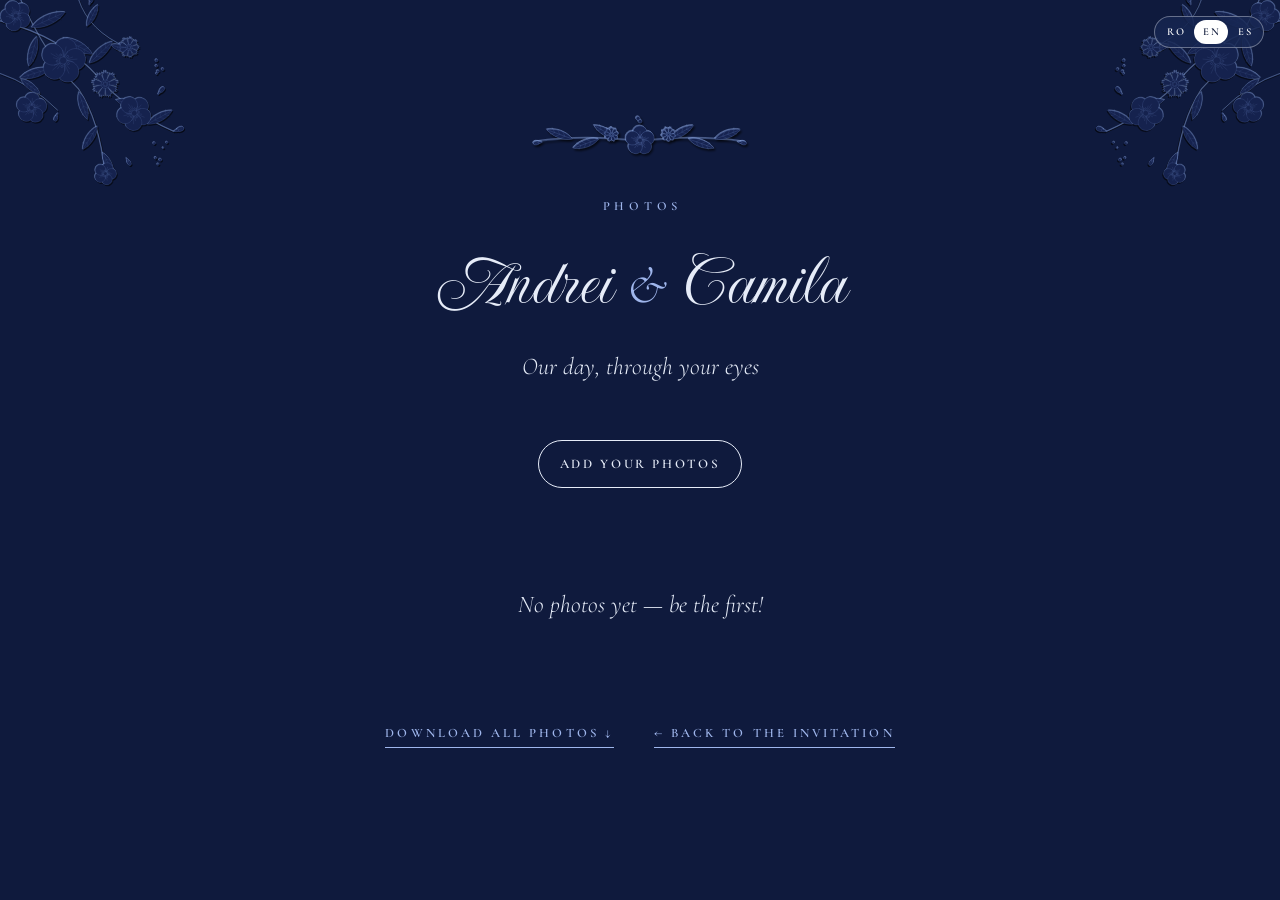
==== commit 07f0cbab: "Gallery: real-weight script title, guest names under photos, likes, delete for the couple - Title "A" ====
--- a/gallery.html
+++ b/gallery.html
@@ -32,6 +32,11 @@
       <a class="btn gallery__add" href="upload.html" data-i18n="photos.add">Adaugă fotografiile tale</a>
     </header>
 
+    <p class="gallery__admin" hidden>
+      <span data-i18n="gallery.admin">Mod administrator — poți șterge fotografii</span>
+      <button type="button" class="link gallery__admin-exit" data-i18n="gallery.adminExit">Ieșire</button>
+    </p>
+
     <nav class="gallery__filter" aria-label="Filtru" hidden></nav>
 
     <div class="gallery__grid" id="grid"></div>
@@ -56,6 +61,7 @@
       <figcaption class="lightbox__caption">
         <span class="lightbox__by"></span>
         <span class="lightbox__count"></span>
+        <button type="button" class="like like--big" aria-pressed="false"></button>
       </figcaption>
     </figure>
     <button type="button" class="lightbox__btn lightbox__close" aria-label="Închide" data-i18n-aria="gallery.close"></button>
--- a/css/style.css
+++ b/css/style.css
@@ -190,6 +190,8 @@
 
 .script-names {
   font-family: var(--font-script);
+  font-weight: 400;
+  font-synthesis: none; /* the script has one weight: never fake a bold (h1 on gallery / upload) */
   font-size: var(--fs-script);
   line-height: 1.3;
   color: var(--color-text);
@@ -1788,14 +1790,19 @@
 }
 
 /* guest filter: a quiet row of names, scrolls sideways on phones */
+/* guest filter: small tracked names on one line (scrolls sideways when there
+   are many), the chosen one underlined; edges fade so it never looks cut */
 .gallery__filter {
   display: flex;
-  gap: 0.5rem;
+  align-items: center;
   justify-content: safe center;
   overflow-x: auto;
   scrollbar-width: none;
+  max-width: 900px;
   margin: 0 auto 1.75rem;
-  padding: 0.25rem 0.25rem 0.5rem;
+  padding: 0.2rem 1.5rem;
+  -webkit-mask-image: linear-gradient(90deg, transparent, #000 1.5rem, #000 calc(100% - 1.5rem), transparent);
+  mask-image: linear-gradient(90deg, transparent, #000 1.5rem, #000 calc(100% - 1.5rem), transparent);
 }
 
 .gallery__filter::-webkit-scrollbar {
@@ -1803,22 +1810,53 @@
 }
 
 .chip {
+  position: relative;
   flex: none;
-  padding: 0.4em 1.1em;
-  border: 1px solid var(--color-line-strong);
-  border-radius: 999px;
+  padding: 0.5em 0.8em;
+  border: 0;
   background: transparent;
   font-family: var(--font-serif);
-  font-style: italic;
-  font-size: 1rem;
+  font-size: 0.68rem;
+  font-weight: 600;
+  letter-spacing: 0.22em;
+  text-transform: uppercase;
   color: var(--color-text-muted);
   white-space: nowrap;
-  transition: background 0.6s var(--ease-silk), color 0.6s var(--ease-silk);
-}
-
+  transition: color 0.6s var(--ease-silk);
+}
+
+/* a fine dot between names */
+.chip + .chip::before {
+  content: "";
+  position: absolute;
+  left: -2px;
+  top: 50%;
+  width: 3px;
+  height: 3px;
+  margin-top: -1.5px;
+  border-radius: 50%;
+  background: var(--color-line-strong);
+}
+
+.chip::after {
+  content: "";
+  position: absolute;
+  left: 0.8em;
+  right: calc(0.8em + 0.22em);
+  bottom: 0.25em;
+  height: 1px;
+  background: currentColor;
+  transform: scaleX(0);
+  transition: transform 0.6s var(--ease-silk);
+}
+
+.chip:hover,
 .chip[aria-pressed="true"] {
-  background: var(--color-text);
-  color: var(--paper);
+  color: var(--color-text);
+}
+
+.chip[aria-pressed="true"]::after {
+  transform: scaleX(1);
 }
 
 /* masonry wall: photos are dealt into columns in reading order (js/gallery.js) */
@@ -1833,31 +1871,40 @@
   min-width: 0;
 }
 
+/* each photo is a mounted print with a caption strip: who took it · likes */
 .tile {
+  position: relative;
+  margin: 0 0 clamp(0.55rem, 1.6vw, 1rem);
+  background: var(--paper-light);
+  box-shadow: var(--shadow-soft);
+  opacity: 0;
+  transform: translateY(14px);
+  transition: opacity 1s var(--ease-silk), transform 1s var(--ease-silk), box-shadow 0.9s var(--ease-silk);
+}
+
+.tile.is-loaded {
+  opacity: 1;
+  transform: none;
+}
+
+.tile__open {
   position: relative;
   display: block;
   width: 100%;
   min-height: 120px;
-  margin: 0 0 clamp(0.55rem, 1.6vw, 1rem);
   padding: 0;
   border: 0;
-  background: var(--paper-light);
-  box-shadow: var(--shadow-soft);
+  background: transparent;
   overflow: hidden;
   cursor: zoom-in;
-  opacity: 0;
-  transform: translateY(14px);
-  transition: opacity 1s var(--ease-silk), transform 1s var(--ease-silk), box-shadow 0.9s var(--ease-silk);
-}
-
-.tile.is-loaded {
+}
+
+.tile.is-loaded .tile__open {
   min-height: 0;
-  opacity: 1;
-  transform: none;
 }
 
 /* thin white inner frame, like a mounted print */
-.tile::after {
+.tile__open::after {
   content: "";
   position: absolute;
   inset: 7px;
@@ -1867,16 +1914,153 @@
   transition: opacity 0.9s var(--ease-silk);
 }
 
-.tile img {
+.tile__open img {
   width: 100%;
   height: auto;
   transition: transform 1.2s var(--ease-silk);
 }
 
+.tile__cap {
+  display: flex;
+  align-items: center;
+  justify-content: space-between;
+  gap: 0.5rem;
+  padding: 0.35rem 0.4rem 0.35rem 0.75rem;
+  text-align: left;
+}
+
+.tile__by {
+  min-width: 0;
+  overflow: hidden;
+  text-overflow: ellipsis;
+  white-space: nowrap;
+  font-family: var(--font-serif);
+  font-style: italic;
+  font-size: clamp(0.92rem, 2.6vw, 1.02rem);
+  color: var(--color-text-muted);
+}
+
 @media (hover: hover) {
   .tile:hover { box-shadow: var(--shadow-lift); }
-  .tile:hover img { transform: scale(1.03); }
-  .tile:hover::after { opacity: 0.9; }
+  .tile__open:hover img { transform: scale(1.03); }
+  .tile__open:hover::after { opacity: 0.9; }
+}
+
+/* only the couple (admin mode): a hairline × on each photo */
+.tile__delete {
+  position: absolute;
+  top: 12px;
+  right: 12px;
+  z-index: 2;
+  width: 34px;
+  height: 34px;
+  padding: 0;
+  border: 1px solid var(--color-glass-border);
+  border-radius: 50%;
+  background: var(--color-glass);
+  color: var(--color-glass-text);
+  -webkit-backdrop-filter: blur(10px);
+  backdrop-filter: blur(10px);
+}
+
+.tile__delete::before,
+.tile__delete::after {
+  content: "";
+  position: absolute;
+  left: 50%;
+  top: 50%;
+  width: 13px;
+  height: 1px;
+  background: currentColor;
+  transform: translate(-50%, -50%) rotate(45deg);
+}
+
+.tile__delete::after {
+  transform: translate(-50%, -50%) rotate(-45deg);
+}
+
+.tile__delete[disabled] {
+  opacity: 0.4;
+}
+
+.gallery__admin {
+  display: flex;
+  flex-wrap: wrap;
+  justify-content: center;
+  align-items: baseline;
+  gap: 0.5rem 1.2rem;
+  margin: 0 auto 1.5rem;
+  font-family: var(--font-serif);
+  font-style: italic;
+  color: var(--color-text-muted);
+}
+
+.gallery__admin .link {
+  border: 0;
+  background: transparent;
+  font-style: normal;
+}
+
+/* like: a hairline heart that fills in, with a gentle pop */
+.like {
+  display: inline-flex;
+  flex: none;
+  align-items: center;
+  gap: 0.3rem;
+  min-width: 44px;
+  min-height: 36px;
+  justify-content: flex-end;
+  padding: 0 0.35rem;
+  border: 0;
+  background: transparent;
+  color: var(--color-text-muted);
+  font-family: var(--font-serif);
+  font-size: 0.95rem;
+  line-height: 1;
+  transition: color 0.5s var(--ease-silk);
+}
+
+.like svg {
+  width: 18px;
+  height: 18px;
+  fill: transparent;
+  stroke: currentColor;
+  stroke-width: 1.3;
+  transition: fill 0.5s var(--ease-silk);
+}
+
+.like:hover,
+.like.is-liked {
+  color: var(--color-text);
+}
+
+.like.is-liked svg {
+  fill: currentColor;
+}
+
+.like.is-pop svg {
+  animation: like-pop 0.6s var(--ease-silk);
+}
+
+@keyframes like-pop {
+  0% { transform: scale(1); }
+  35% { transform: scale(1.3); }
+  100% { transform: scale(1); }
+}
+
+.like--big {
+  margin-top: 0.15rem;
+  justify-content: center;
+  font-size: 1.05rem;
+}
+
+.like--big svg {
+  width: 22px;
+  height: 22px;
+}
+
+@media (prefers-reduced-motion: reduce) {
+  .like.is-pop svg { animation: none; }
 }
 
 .gallery__empty {
